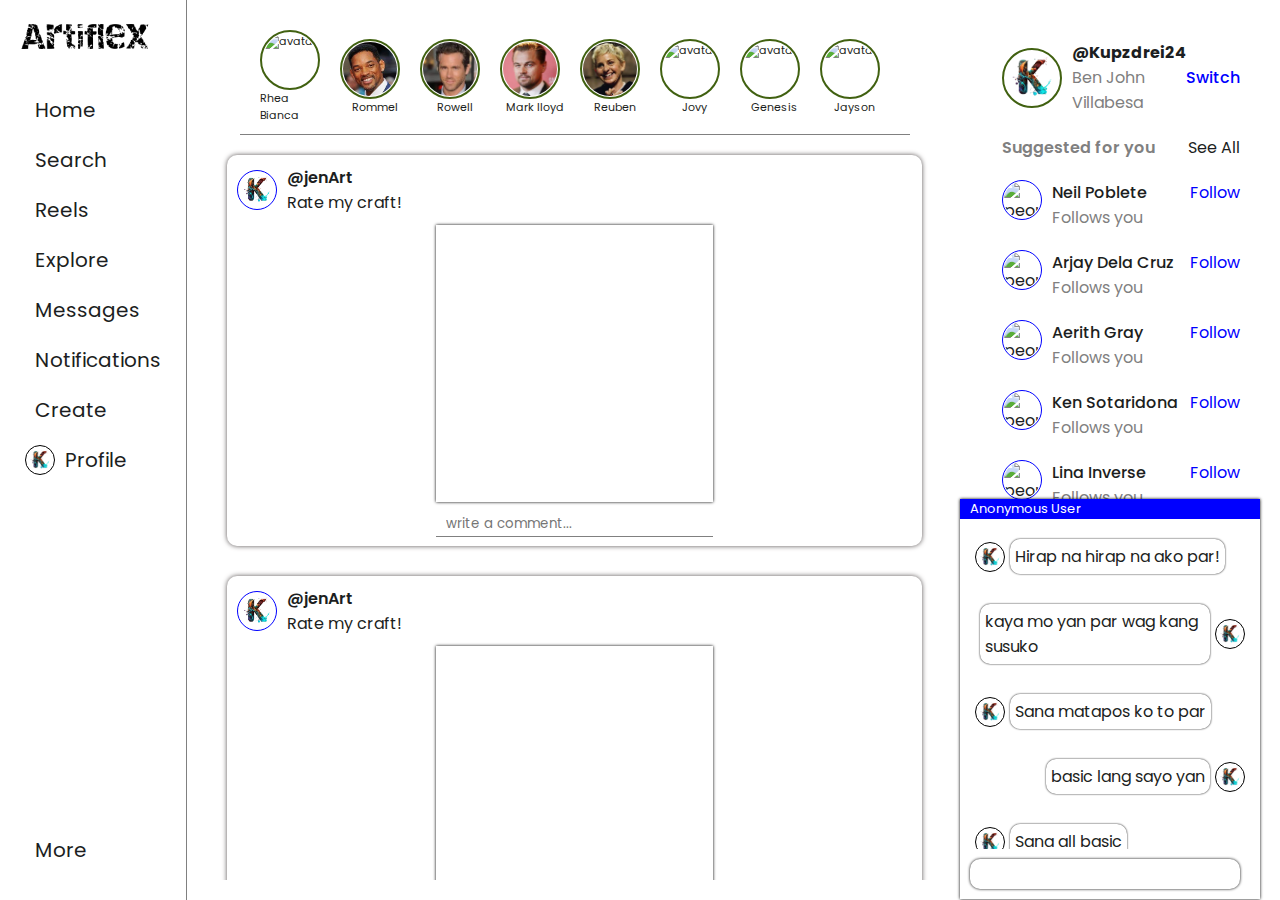
==== home.html @ be241619 "initial commit" ====
<!DOCTYPE html>
<html lang="en">
  <head>
    <!-- icons cdn -->
    <link
      rel="stylesheet"
      href="https://code.ionicframework.com/ionicons/2.0.1/css/ionicons.min.css"
    />
    <!-- styles -->
    <link rel="stylesheet" href="home.css" />
    <!-- meta -->
    <link rel="preconnect" href="https://fonts.googleapis.com" />
    <link rel="preconnect" href="https://fonts.gstatic.com" crossorigin />
    <link
      href="https://fonts.googleapis.com/css2?family=Poppins:ital,wght@0,100;0,200;0,300;0,400;0,500;0,600;0,700;0,800;0,900;1,100;1,200;1,300;1,400;1,500;1,600;1,700;1,800;1,900&display=swap"
      rel="stylesheet"
    />
    <meta charset="UTF-8" />
    <meta http-equiv="X-UA-Compatible" content="IE=edge" />
    <meta name="viewport" content="width=device-width, initial-scale=1.0" />
    <!-- end of meta -->

    <title>home</title>
  </head>
  <body>
    <div class="main-container">
      <!-- left-section -->
      <div class="left-container">
        <div class="inner-container1">
          <div class="nav-section">
            <div class="logo">
              <img
                src="./assets/artiflex.png"
                alt="logo"
                class="my-logo"
                id="myLogo"
              />
            </div>
            <div class="icon-container">
              <i class="ion-ios-home"></i>
              <div class="logo-description">Home</div>
            </div>
            <div class="icon-container" onclick="openSearchSide()">
              <i class="ion-search"></i>
              <div class="logo-description">Search</div>
            </div>
            <div
              class="icon-container"
              onclick="alert('this feature is not available at the moment.')"
            >
              <i class="ion-android-compass"></i>
              <div class="logo-description">Reels</div>
            </div>
            <div
              class="icon-container"
              onclick="alert('this feature is not available at the moment.')"
            >
              <i class="ion-videocamera"></i>
              <div class="logo-description">Explore</div>
            </div>
            <div class="icon-container" id="btnMessage">
              <i class="ion-social-twitch"></i>
              <div class="logo-description">Messages</div>
            </div>
            <div class="icon-container" onclick="openNotifSide()">
              <i class="ion-android-notifications"></i>
              <div class="logo-description">Notifications</div>
            </div>
            <div class="icon-container" onclick="openStatusModal()">
              <i class="ion-plus-circled"></i>
              <div class="logo-description">Create</div>
            </div>
            <div class="icon-container" onclick="gotoProfile()">
              <img src="./assets/K.png" alt="avatar" class="small-avatar" />
              <div class="logo-description">Profile</div>
            </div>
          </div>
          <div>
            <div class="icon-container">
              <i class="ion-navicon-round"></i>
              <div class="logo-description">More</div>
            </div>
          </div>
        </div>
        <div class="container2-wrapper">
          <div class="inner-container2" id="sideModal">
            <!-- SEARCH SECTION -->
            <div class="search-content" id="searchContent">
              <div class="container2-title">
                <span style="cursor: default">Search</span>
                <span style="cursor: pointer"
                  ><i
                    class="ion-close-round"
                    onclick="closeSearchSide()"
                    style="cursor: pointer"
                  ></i
                ></span>
              </div>
              <div style="border-bottom: 1px solid gray">
                <input
                  type="search"
                  placeholder="Search..."
                  class="input-search"
                />
              </div>
              <div
                style="
                  margin-top: 10px;
                  font-size: 20px;
                  font-weight: 500;
                  cursor: default;
                "
              >
                Recent
              </div>
              <div
                style="
                  display: flex;
                  height: 100%;
                  width: 100%;
                  justify-content: center;
                  align-items: center;
                  color: gray;
                  cursor: default;
                "
              >
                No recent searches.
              </div>
            </div>
            <!-- NOTIFICATION SECTION -->
            <div class="notificationContent" id="notificationContent">
              <div class="container2-title">
                <span style="cursor: default">Notifications</span>
                <span style="cursor: pointer"
                  ><i
                    class="ion-close-round"
                    onclick="closeNotifSide()"
                    style="cursor: pointer"
                  ></i
                ></span>
              </div>

              <div
                style="
                  margin-top: 10px;
                  font-size: 20px;
                  font-weight: 500;
                  cursor: default;
                "
              >
                Recent
              </div>
              <div
                style="
                  display: flex;
                  height: 100%;
                  width: 100%;
                  justify-content: center;
                  align-items: center;
                  color: gray;
                  cursor: default;
                "
              >
                No recent notification.
              </div>
            </div>
            <!-- END OF NOTIFICTION -->
          </div>
        </div>
      </div>
      <!-- middle-section -->
      <div class="mid-container">
        <div class="alternate-header">
          <div>
            <i class="ion-navicon-round" id="burger"></i>
          </div>
          <div>
            <input
              type="search"
              placeholder="Search"
              style="
                height: 40px;
                width: 300px;
                padding: 5px;
                padding-left: 20px;
                border-radius: 15px;
                outline: none;
                border: 0;
                box-shadow: 0 0 1px gray;
              "
            />
          </div>
          <div><i class="ion-ios-bell" id="open-notif"></i></div>
        </div>
        <div class="avatar-container">
          <div class="big-avatar-container">
            <img
              src="https://scontent.fmnl4-1.fna.fbcdn.net/v/t39.30808-6/235949471_353974676363761_17470368244323268_n.jpg?_nc_cat=103&ccb=1-7&_nc_sid=8bfeb9&_nc_ohc=1UuRmqO-O_0AX-WbEvL&_nc_ht=scontent.fmnl4-1.fna&oh=00_AfCDIomBnFYp_QsR0dnyQkmPfGS1f2XrREP7c_okgKSOIQ&oe=6471680E"
              class="big-avatar"
              alt="avatar"
            />
            Rhea Bianca
          </div>
          <div class="big-avatar-container">
            <img
              src="[data-uri]"
              class="big-avatar"
              alt="avatar"
            />
            Rommel
          </div>
          <div class="big-avatar-container">
            <img
              src="[data-uri]"
              class="big-avatar"
              alt="avatar"
            />
            Rowell
          </div>
          <div class="big-avatar-container">
            <img
              src="[data-uri]"
              class="big-avatar"
              alt="avatar"
            />
            Mark lloyd
          </div>
          <div class="big-avatar-container">
            <img
              src="[data-uri]"
              class="big-avatar"
              alt="avatar"
            />
            Reuben
          </div>
          <div class="big-avatar-container">
            <img
              src="https://encrypted-tbn0.gstatic.com/images?q=tbn:ANd9GcTje5vG8dwVIAarb8SgISdeOVCEMoHxoiZDPg&usqp=CAU"
              class="big-avatar"
              alt="avatar"
            />
            Jovy
          </div>
          <div class="big-avatar-container">
            <img
              src="https://encrypted-tbn0.gstatic.com/images?q=tbn:ANd9GcRq-73XTrGwTYbHbnZOzmk_L30ngoPNnchkQA&usqp=CAU"
              class="big-avatar"
              alt="avatar"
            />
            Genesis
          </div>
          <div class="big-avatar-container">
            <img
              src="https://encrypted-tbn0.gstatic.com/images?q=tbn:ANd9GcQ3PuiZXU6ZXn4PhRvvHbEwOIr3HZRrlm8fLw&usqp=CAU"
              class="big-avatar"
              alt="avatar"
            />
            Jayson
          </div>
        </div>
        <!-- content section -->
        <div class="content-section">
          <!-- post -->
          <div class="post-container">
            <div class="user-container">
              <div class="user-section">
                <img src="./assets/K.png" class="md-avatar" alt="" />
                <div style="display: flex; flex-direction: column">
                  <span class="user-name">@jenArt</span>
                  <span>Rate my craft!</span>
                </div>
              </div>
              <div style="cursor: pointer; color: gray; padding: 10px">
                <i
                  class="ion-android-more-vertical"
                  style="font-size: 25px"
                ></i>
              </div>
            </div>
            <div class="img-container">
              <img
                class="img-post"
                src="https://imengine.public.prod.cmg.infomaker.io/?uuid=325b7030-fc28-5037-8449-09a829bfcef7&function=fit&type=preview&source=false&q=75&maxsize=1200&scaleup=0"
                alt=""
              />
              <div class="action-container">
                <div style="display: flex">
                  <i class="ion-happy-outline action-btn"></i>
                  <div class="reactions">
                    <i class="ion-happy"></i>
                    <i class="ion-sad"></i>
                    <i class="ion-heart"></i>
                    <i class="ion-heart-broken"></i>
                  </div>
                </div>
                <i class="ion-compose action-btn"></i>
                <i class="ion-ios-upload-outline action-btn"></i>
              </div>
              <input
                class="textbox"
                type="text"
                placeholder="write a comment..."
              />
            </div>
          </div>
          <!-- end of post section -->
          <!-- post -->
          <div class="post-container">
            <div class="user-container">
              <div class="user-section">
                <img src="./assets/K.png" class="md-avatar" alt="" />
                <div style="display: flex; flex-direction: column">
                  <span class="user-name">@jenArt</span>
                  <span>Rate my craft!</span>
                </div>
              </div>
              <div style="cursor: pointer; color: gray; padding: 10px">
                <i
                  class="ion-android-more-vertical"
                  style="font-size: 25px"
                ></i>
              </div>
            </div>
            <div class="img-container">
              <img
                class="img-post"
                src="https://i.pinimg.com/1200x/76/02/ca/7602caa1a91789b51596fc0b9b423a37.jpg"
                alt=""
              />
              <div class="action-container">
                <div style="display: flex">
                  <i class="ion-happy-outline action-btn"></i>
                  <div class="reactions">
                    <i class="ion-happy"></i>
                    <i class="ion-sad"></i>
                    <i class="ion-heart"></i>
                    <i class="ion-heart-broken"></i>
                  </div>
                </div>
                <i class="ion-compose action-btn"></i>
                <i class="ion-ios-upload-outline action-btn"></i>
              </div>
              <input
                class="textbox"
                type="text"
                placeholder="write a comment..."
              />
            </div>
          </div>
          <!-- end of post section -->
          <!-- post -->
          <div class="post-container">
            <div class="user-container">
              <div class="user-section">
                <img src="./assets/K.png" class="md-avatar" alt="" />
                <div style="display: flex; flex-direction: column">
                  <span class="user-name">@jenArt</span>
                  <span>Rate my craft!</span>
                </div>
              </div>
              <div style="cursor: pointer; color: gray; padding: 10px">
                <i
                  class="ion-android-more-vertical"
                  style="font-size: 25px"
                ></i>
              </div>
            </div>
            <div class="img-container">
              <img
                class="img-post"
                src="https://www.voicesofyouth.org/sites/voy/files/images/2020-07/zeekmystories_1.jpg"
                alt=""
              />
              <div class="action-container">
                <div style="display: flex">
                  <i class="ion-happy-outline action-btn"></i>
                  <div class="reactions">
                    <i class="ion-happy"></i>
                    <i class="ion-sad"></i>
                    <i class="ion-heart"></i>
                    <i class="ion-heart-broken"></i>
                  </div>
                </div>
                <i class="ion-compose action-btn"></i>
                <i class="ion-ios-upload-outline action-btn"></i>
              </div>
              <input
                class="textbox"
                type="text"
                placeholder="write a comment..."
              />
            </div>
          </div>
          <!-- end of post section -->
          <!-- post -->
          <div class="post-container">
            <div class="user-container">
              <div class="user-section">
                <img src="./assets/K.png" class="md-avatar" alt="" />
                <div style="display: flex; flex-direction: column">
                  <span class="user-name">@jenArt</span>
                  <span>Rate my craft!</span>
                </div>
              </div>
              <div style="cursor: pointer; color: gray; padding: 10px">
                <i
                  class="ion-android-more-vertical"
                  style="font-size: 25px"
                ></i>
              </div>
            </div>
            <div class="img-container">
              <img
                class="img-post"
                src="[data-uri]"
                alt=""
              />
              <div class="action-container">
                <div style="display: flex">
                  <i class="ion-happy-outline action-btn"></i>
                  <div class="reactions">
                    <i class="ion-happy"></i>
                    <i class="ion-sad"></i>
                    <i class="ion-heart"></i>
                    <i class="ion-heart-broken"></i>
                  </div>
                </div>
                <i class="ion-compose action-btn"></i>
                <i class="ion-ios-upload-outline action-btn"></i>
              </div>
              <input
                class="textbox"
                type="text"
                placeholder="write a comment..."
              />
            </div>
          </div>
          <!-- end of post section -->
          <!-- post -->
          <div class="post-container">
            <div class="user-container">
              <div class="user-section">
                <img src="./assets/K.png" class="md-avatar" alt="" />
                <div style="display: flex; flex-direction: column">
                  <span class="user-name">@jenArt</span>
                  <span>Rate my craft!</span>
                </div>
              </div>
              <div style="cursor: pointer; color: gray; padding: 10px">
                <i
                  class="ion-android-more-vertical"
                  style="font-size: 25px"
                ></i>
              </div>
            </div>
            <div class="img-container">
              <img
                class="img-post"
                src="https://cdn.pixabay.com/photo/2017/08/30/12/45/girl-2696947_1280.jpg"
                alt=""
              />
              <div class="action-container">
                <div style="display: flex">
                  <i class="ion-happy-outline action-btn"></i>
                  <div class="reactions">
                    <i class="ion-happy"></i>
                    <i class="ion-sad"></i>
                    <i class="ion-heart"></i>
                    <i class="ion-heart-broken"></i>
                  </div>
                </div>
                <i class="ion-compose action-btn"></i>
                <i class="ion-ios-upload-outline action-btn"></i>
              </div>
              <input
                class="textbox"
                type="text"
                placeholder="write a comment..."
              />
            </div>
          </div>
          <!-- end of post section -->
        </div>
      </div>
      <!-- end of mid section -->

      <!-- right-section -->
      <div class="right-container">
        <!-- profile section -->
        <div class="profile-container">
          <div style="display: flex; align-items: center">
            <img src="./assets/K.png" alt="profile" class="big-avatar" />
            <div style="display: flex; flex-direction: column">
              <span style="font-weight: 700">@Kupzdrei24</span
              ><span style="font-weight: 400; color: gray; cursor: pointer"
                >Ben John Villabesa</span
              >
            </div>
          </div>
          <div
            style="font-weight: 500; color: blue; cursor: pointer"
            id="btnLogout"
          >
            Switch
          </div>
        </div>
        <!-- end of profile section -->
        <!-- suggested section -->
        <div class="suggested-section">
          <div
            style="display: flex; justify-content: space-between; width: 100%"
          >
            <span style="font-weight: 600; color: gray">Suggested for you</span>
            <span style="cursor: pointer">See All</span>
          </div>
          <!-- suggested people -->
          <div class="suggested-people">
            <div class="people-container">
              <div style="display: flex">
                <img
                  src="https://encrypted-tbn0.gstatic.com/images?q=tbn:ANd9GcTL2anBM9DI3KsBXDJro_O-F8df-Q3s1haZsw&usqp=CAU"
                  class="md-avatar"
                  alt="people"
                />
                <div class="people-name">
                  <span style="font-weight: 500">Neil Poblete</span>
                  <span style="color: gray">Follows you</span>
                </div>
              </div>
              <span style="color: blue; cursor: pointer"> Follow</span>
            </div>
            <div class="people-container">
              <div style="display: flex">
                <img
                  src="https://encrypted-tbn0.gstatic.com/images?q=tbn:ANd9GcTH3cpC7yW73R4VNkP6NNC-KVUyRLL_riL_bA&usqp=CAU"
                  class="md-avatar"
                  alt="people"
                />
                <div class="people-name">
                  <span style="font-weight: 500">Arjay Dela Cruz</span>
                  <span style="color: gray">Follows you</span>
                </div>
              </div>
              <span style="color: blue; cursor: pointer"> Follow</span>
            </div>
            <div class="people-container">
              <div style="display: flex">
                <img
                  src="https://encrypted-tbn0.gstatic.com/images?q=tbn:ANd9GcQNMnbt-bGHDB-Vsgvq2P1vdBOVoRnM_mI-5g&usqp=CAU"
                  class="md-avatar"
                  alt="people"
                />
                <div class="people-name">
                  <span style="font-weight: 500">Aerith Gray</span>
                  <span style="color: gray">Follows you</span>
                </div>
              </div>
              <span style="color: blue; cursor: pointer"> Follow</span>
            </div>
            <div class="people-container">
              <div style="display: flex">
                <img
                  src="https://encrypted-tbn0.gstatic.com/images?q=tbn:ANd9GcRNo_BDUeMH_dJGEtnibWLC6w_8XJG_zsyEIw&usqp=CAU"
                  class="md-avatar"
                  alt="people"
                />
                <div class="people-name">
                  <span style="font-weight: 500">Ken Sotaridona</span>
                  <span style="color: gray">Follows you</span>
                </div>
              </div>
              <span style="color: blue; cursor: pointer"> Follow</span>
            </div>
            <div class="people-container">
              <div style="display: flex">
                <img
                  src="https://encrypted-tbn0.gstatic.com/images?q=tbn:ANd9GcREkNfNBZtfznLR_wGauFO-in4Ts4CMqhgJnPfc9Q-Vw3iIrunEHmrHIOcm_LAfhsci5Vo&usqp=CAU"
                  class="md-avatar"
                  alt="people"
                />
                <div class="people-name">
                  <span style="font-weight: 500">Lina Inverse</span>
                  <span style="color: gray">Follows you</span>
                </div>
              </div>
              <span style="color: blue; cursor: pointer"> Follow</span>
            </div>
          </div>
          <!-- footer-contacts -->
          <div
            style="
              font-size: 12px;
              font-weight: 500;
              color: gray;
              margin-top: 30px;
            "
          >
            <span class="footer-link">About</span>
            <span>&nbsp; · &nbsp;</span>
            <span class="footer-link">Help</span>
            <span>&nbsp; · &nbsp;</span>
            <span class="footer-link">Press</span>
            <span>&nbsp; · &nbsp;</span>
            <span class="footer-link">API</span>
            <span>&nbsp; · &nbsp;</span>
            <span class="footer-link">Jobs</span>
            <span>&nbsp; · &nbsp;</span>
            <span class="footer-link">Privacy</span>
            <span>&nbsp; · &nbsp;</span>
            <span class="footer-link">Terms</span>
            <span>&nbsp; · &nbsp;</span>
            <span class="footer-link">Locations</span>
            <span>&nbsp; · &nbsp;</span>
            <span class="footer-link">Language</span>
            <span>&nbsp; · &nbsp;</span>
            <span class="footer-link">Settings</span>
          </div>
        </div>
      </div>
    </div>
    <div class="sms-modal" id="smsModal">
      <div class="sms-top">
        <span style="font-size: small" class="name">Anonymous User</span>
        <div style="display: flex; gap: 20px">
          <i class="ion-ios-minus-empty" style="cursor: pointer"></i>
          <i
            class="ion-ios-close-empty"
            style="cursor: pointer"
            id="msg-close"
          ></i>
        </div>
      </div>
      <div class="msg-content">
        <div class="sms-receiver">
          <img src="./assets/K.png" class="small-avatar" alt="" />
          <span class="msg-itself">Hirap na hirap na ako par!</span>
        </div>
        <div class="sms-sender">
          <img src="./assets/K.png" class="small-avatar" alt="" />
          <span class="msg-itself">kaya mo yan par wag kang susuko</span>
        </div>
        <div class="sms-receiver">
          <img src="./assets/K.png" class="small-avatar" alt="" />
          <span class="msg-itself">Sana matapos ko to par</span>
        </div>
        <div class="sms-sender">
          <img src="./assets/K.png" class="small-avatar" alt="" />
          <span class="msg-itself">basic lang sayo yan</span>
        </div>
        <div class="sms-receiver">
          <img src="./assets/K.png" class="small-avatar" alt="" />
          <span class="msg-itself">Sana all basic</span>
        </div>
        <div class="sms-sender">
          <img src="./assets/K.png" class="small-avatar" alt="" />
          <span class="msg-itself">hahahaha lol.</span>
        </div>
      </div>
      <div class="msg-input">
        <input
          type="text"
          style="
            border-radius: 10px;
            border: none;
            outline: none;
            box-shadow: 0 0 3px black;
            width: 100%;
            padding: 5px 10px 5px 10px;
          "
        />
        <i class="ion-android-send" style="font-size: 20px"></i>
      </div>
    </div>
    <div class="burgerModal" id="burgerModal">
      <div class="burgerTop">
        <img
          src="./assets/artiflex.png"
          style="width: auto; height: 25px; cursor: pointer"
          alt="logo"
        />
        <i class="ion-close" style="cursor: pointer" id="burgerClose"></i>
      </div>
      <div class="burgerContent">
        <div class="burgerNav">
          <i class="ion-android-home"></i>
          <span>Home</span>
        </div>
        <div class="burgerNav">
          <i class="ion-android-compass"></i>
          <span>Explore</span>
        </div>
        <div class="burgerNav">
          <i class="ion-ios-videocam"></i>
          <span>Reels</span>
        </div>
        <div class="burgerNav" onclick="smsOpen()">
          <i class="ion-android-textsms"></i>
          <span>Messages</span>
        </div>
        <div class="burgerNav" onclick="openStatusModal()">
          <i class="ion-plus-circled"></i>
          <span>Create</span>
        </div>
        <div class="burgerNav" onclick="gotoProfile()">
          <i class="ion-android-home"></i>
          <span>Profile</span>
        </div>
        <div class="burgerNav">
          <i class="ion-android-settings"></i>
          <span>Settings</span>
        </div>
      </div>
    </div>
    <!-- notification modal -->
    <div class="notificationModal" id="notificationModal">
      <div class="notif-modal-top">
        <span>Notifications</span>
        <i class="ion-close" id="close-notif"></i>
      </div>
      <div class="notif-content">
        <div class="notif-itself">No notifications</div>
      </div>
    </div>
    <!-- STATUS MODAL -->
    <div class="statusModal" id="statusModal">
      <div class="statusModalContent">
        <div class="statusModalTitle">
          <span></span>
          <span>Create Post</span>
          <span><i class="ion-close" onclick="closeStatusModal()"></i></span>
        </div>
        <div class="statusModalUser">
          <img src="./assets/K.png" class="md-avatar" alt="userImage" />
          <div style="display: flex; flex-direction: column">
            <span style="font-weight: bold">Ben John Villabesa</span>
            <span
              style="
                display: flex;
                background-color: rgb(170, 167, 167);
                width: max-content;
                padding: 2px;
                border-radius: 10px;
                font-size: small;
              "
            >
              <i class="ion-earth"> Public</i>
            </span>
          </div>
        </div>
        <div class="statusModalCaption">
          <div style="width: 100%; height: 100%">
            <textarea
              name=""
              id=""
              placeholder="What's on your mind ?"
              style="
                width: 100%;
                height: 100%;
                min-height: 100px;
                resize: none;
                border: none;
                outline: none;
              "
            ></textarea>
          </div>
          <div>
            <button
              onclick="closeStatusModal()"
              style="
                width: 100%;
                height: 30px;
                outline: none;
                border: none;
                color: white;
                background-color: rgb(125, 125, 163);
              "
            >
              Post
            </button>
          </div>
        </div>
      </div>
    </div>
    <!-- IMG MODAL -->
    <div class="imageModal" id="imageModal"></div>
    <script src="./home.js"></script>
    <script>
      function gotoProfile() {
        window.location.href = "./profile.html";
      }
    </script>
  </body>
</html>
---- home.css ----
* {
  margin: 0;
  padding: 0;
  box-sizing: border-box;
  font-family: "Poppins", sans-serif;
  cursor: default;
}

body {
  height: 100vh;
  width: 100%;
  display: flex;
  justify-content: center;
  background-color: #fff;
  color: #1c1e21;
}
.main-container {
  display: flex;
  justify-content: center;
  height: 100%;
  width: 100%;
}
.left-container {
  width: min-content;
  display: flex;
  align-items: flex-start;
}
.my-logo {
  width: 130px;
  margin-bottom: 30px;
}
.inner-container1 {
  display: flex;
  flex-direction: column;
  justify-content: space-between;
  height: 100%;
  width: min-content;
  padding: 20px;
  border-right: 1px solid gray;
  transition: all 2s ease-in-out;
}
.container2-wrapper {
  position: relative;
}
.inner-container2 {
  width: 400px;
  height: 100vh;
  border-top-right-radius: 20px;
  border-bottom-right-radius: 20px;
  background-color: #fff;
  box-shadow: 0 0 3px black;
  position: absolute;
  transition: all 5s ease;
  display: none;
}
.container2-title {
  display: flex;
  width: 100%;
  justify-content: space-between;
  font-size: 1.5rem;
  font-weight: 500;
  transition: all 2s ease-in-out;
}
.input-search {
  height: 35px;
  width: 100%;
  outline: none;
  border: 0;
  border-radius: 10px;
  padding: 10px;
  margin: 40px 0 40px 0;
  background-color: #a0a3a8;
}
.search-content {
  display: none;
  width: 100%;
  flex-direction: column;
  padding: 20px;
}
.notificationContent {
  display: none;
  width: 100%;
  flex-direction: column;
  padding: 20px;
}
/* mid container */
.post-container {
  display: flex;
  flex-direction: column;
  align-items: center;
  width: 100%;
  height: min-content;
  box-shadow: 0 0 5px rgb(88, 82, 82);
  padding: 10px;
  border-radius: 10px;
  margin-bottom: 30px;
  aspect-ratio: 16/9;
}
.user-container {
  display: flex;
  justify-content: space-between;
  width: 100%;
}
.user-section {
  display: flex;
  align-items: center;
}
.user-name {
  font-weight: 600;
}
.img-container {
  display: flex;
  flex-direction: column;
  margin-top: 10px;
}
.img-post {
  max-width: 100%;
  aspect-ratio: 1/1;
  box-shadow: 0 0 3px black;
}
.action-container {
  display: flex;
  font-size: 30px;
  padding: 5px;
  justify-content: space-between;
  width: 110px;
  position: relative;
}
.action-btn {
  cursor: pointer;
}
.reactions {
  display: none;
  position: absolute;
  justify-content: space-between;
  width: 200px;
  padding: 10px;
  transform: translateY(-100%);
  background-color: #fff;
  border-radius: 20px;
  box-shadow: 0 0 3px black;
  color: rgb(185, 93, 93);
  transition: all 2s ease-in-out;
}
.action-btn:hover + .reactions {
  display: flex;
}
.textbox {
  outline: none;
  width: 100%;
  height: 25px;
  border: none;
  border-bottom: 1px solid gray;
  padding: 10px;
  margin-bottom: 10px;
}
/* end of post section */
.mid-container {
  width: 100%;
  display: flex;
  flex-direction: column;
  align-items: center;
  padding: 20px;
}
.content-section {
  width: 100%;
  height: 100%;
  overflow: scroll;
  display: flex;
  flex-direction: column;
  align-items: center;
  padding: 20px;
}
.content-section::-webkit-scrollbar {
  width: 8px;
}
.content-section::-webkit-scrollbar-thumb {
  background-color: #888;
  border-radius: 4px;
}
.content-section::-webkit-scrollbar-track:hover {
  background-color: #f0f0f0;
}
.alternate-header {
  display: none;
  width: 100%;
  justify-content: space-between;
  font-size: 25px;
  align-items: center;
  padding: 5px;
  padding-left: 15px;
  padding-right: 15px;
  box-shadow: 0 0 3px gray;
}
#burger {
  cursor: pointer;
}
.avatar-container {
  width: min-content;
  max-width: 100%;
  min-height: fit-content;
  display: flex;
  padding: 10px 20px 10px 20px;
  align-items: center;
  height: max-content;
  column-gap: 10px;
  overflow-y: scroll;
  border-bottom: 1px solid gray;
}
.big-avatar-container {
  display: flex;
  flex-direction: column;
  align-items: center;
  font-size: 11px;
}

.big-avatar {
  width: 60px;
  height: 60px;
  border-radius: 50%;
  border: 2px solid rgb(65, 97, 17);
  margin-right: 10px;
  padding: 1px;
  cursor: pointer;
}

.icon-container {
  font-size: 30px;
  display: flex;
  align-items: center;
  margin-bottom: 10px;
  cursor: pointer;
  padding: 5px;
}
.icon-container:hover {
  background-color: #a0a3a8;
  border-radius: 10px;
  color: whitesmoke;
}
.icon-container:active {
  filter: brightness(150%);
  color: blue;
}
.logo-description {
  margin-left: 10px;
  font-size: 20px;
}
.small-avatar {
  width: 30px;
  height: 30px;
  border-radius: 50%;
  padding: 1px;
  border: 1px solid black;
}
.md-avatar {
  width: 40px;
  height: 40px;
  border-radius: 50%;
  margin-right: 10px;
  padding: 1px;
  border: 1px solid blue;
}
.right-container {
  width: 450px;
  display: flex;
  flex-direction: column;
  align-items: center;
  padding: 40px;
}
.profile-container {
  display: flex;
  justify-content: space-between;
  align-items: center;
  width: 100%;
}
.suggested-section {
  display: flex;
  flex-direction: column;
  width: 100%;
  margin: 20px 0px 20px 0px;
}
.suggested-people {
  display: flex;
  flex-direction: column;
  width: 100%;
}
.people-container {
  margin-top: 20px;
  display: flex;
  width: 100%;
  justify-content: space-between;
}
.people-name {
  display: flex;
  flex-direction: column;
}
.footer-link:hover {
  cursor: pointer;
  text-decoration: underline;
}

@media screen and (max-width: 1260px) {
  .my-logo {
    display: none;
  }
  .logo-description {
    display: none;
  }
  .left-container {
    width: fit-content;
  }
  .inner-container1 {
    width: 80px;
  }
}

@media screen and (max-width: 1030px) {
  .right-container {
    display: none;
  }
}

@media screen and (max-width: 715px) {
  .left-container {
    display: none;
  }
  .avatar-container {
    display: none;
  }
  .alternate-header {
    display: flex;
  }
}

/* modals */

.sms-modal {
  display: flex;
  flex-direction: column;
  width: 300px;
  height: 400px;
  position: absolute;
  bottom: 1px;
  right: 20px;
  background-color: #fff;
  box-shadow: 0 0 3px black;
  z-index: 100;
}
.sms-top {
  display: flex;
  width: 100%;
  justify-content: space-between;
  align-items: center;
  gap: 20px;
  padding-right: 10px;
  font-size: 20px;
  background-color: blue;
  color: white;
  padding-left: 10px;
}
.msg-content {
  height: 100%;
  width: 100%;
  overflow-y: scroll;
  display: flex;
  flex-direction: column;
  padding: 5px;
}
.name:hover {
  text-decoration: underline;
}
.sms-receiver {
  display: flex;
  padding: 5px;
  margin: 5px;
  align-items: center;
}
.sms-sender {
  display: flex;
  flex-direction: row-reverse;
  padding: 5px;
  margin: 5px;
  align-items: center;
  justify-self: flex-end;
}
.msg-itself {
  padding: 5px;
  margin: 5px;
  box-shadow: 0 0 2px black;
  border-radius: 10px;
}
.msg-content::-webkit-scrollbar {
  width: 8px;
}
.msg-content::-webkit-scrollbar-thumb {
  background-color: #888;
  border-radius: 4px;
}
.msg-content::-webkit-scrollbar-track:hover {
  background-color: #f0f0f0;
}
.avatar-container::-webkit-scrollbar {
  width: 3px;
}
.avatar-container::-webkit-scrollbar-corner {
  background-color: #888;
  border-radius: 4px;
}
.avatar-container::-webkit-scrollbar-track:hover {
  background-color: #f0f0f0;
}
.msg-input {
  width: 100%;
  display: flex;
  column-gap: 10px;
  padding: 10px;
}

.burgerModal {
  height: 100vh;
  width: 50vw;
  background-color: #fff;
  box-shadow: 0 0 5px solid black;
  position: absolute;
  left: 0px;
  display: none;
  flex-direction: column;
}
.burgerTop {
  display: flex;
  width: 100%;
  padding: 10px;
  justify-content: space-between;
  align-items: center;
  font-size: 25px;
  border-bottom: 1px solid gray;
}
.burgerContent {
  width: 100%;
  font-size: 24px;
  padding: 20px;
  display: flex;
  flex-direction: column;
  row-gap: 10px;
}
.burgerNav {
  padding: 5px;
  cursor: pointer;
}
.burgerNav:hover {
  background-color: gray;
  color: white;
}
i {
  cursor: pointer;
}

.notificationModal {
  height: 100vh;
  width: 50vw;
  position: absolute;
  right: 1px;
  background-color: #fff;
  display: none;
  flex-direction: column;
  padding: 20px;
}
.notif-modal-top {
  width: 100%;
  display: flex;
  justify-content: space-between;
  font-size: 20px;
  font-weight: 500;
  border-bottom: 1px solid gray;
  padding-bottom: 10px;
}
.notif-content {
  display: flex;
  flex-direction: column;
  width: 100%;
  margin-top: 20px;
}
.notif-itself {
  padding: 5px 10px 5px 10px;
  box-shadow: 0 0 3px gray;
  border-radius: 10px;
  cursor: pointer;
}

.statusModal {
  display: none;
  justify-content: center;
  align-items: center;
  background-color: rgba(88, 82, 82, 0.5);
  position: absolute;
  height: 100vh;
  width: 100vw;
}
.statusModalContent {
  background-color: #fff;
  box-shadow: 0 0 3px black;
  aspect-ratio: 3/1;
  height: 100%;
  width: 100%;
  max-width: 600px;
  max-height: 280px;
  display: flex;
  flex-direction: column;
  padding: 15px;
}
.statusModalTitle {
  display: flex;
  justify-content: space-between;
  border-bottom: 1px solid gray;
  padding-bottom: 10px;
  font-weight: 500;
}
.statusModalUser {
  display: flex;
  align-items: center;
  margin: 10px 0 15px 0;
}
.statusModalCaption {
  display: flex;
  flex-direction: column;
}

.imageModal {
  display: none;
  justify-content: center;
  align-items: center;
  background-color: rgba(88, 82, 82, 0.5);
  position: absolute;
  height: 100vh;
  width: 100vw;
}
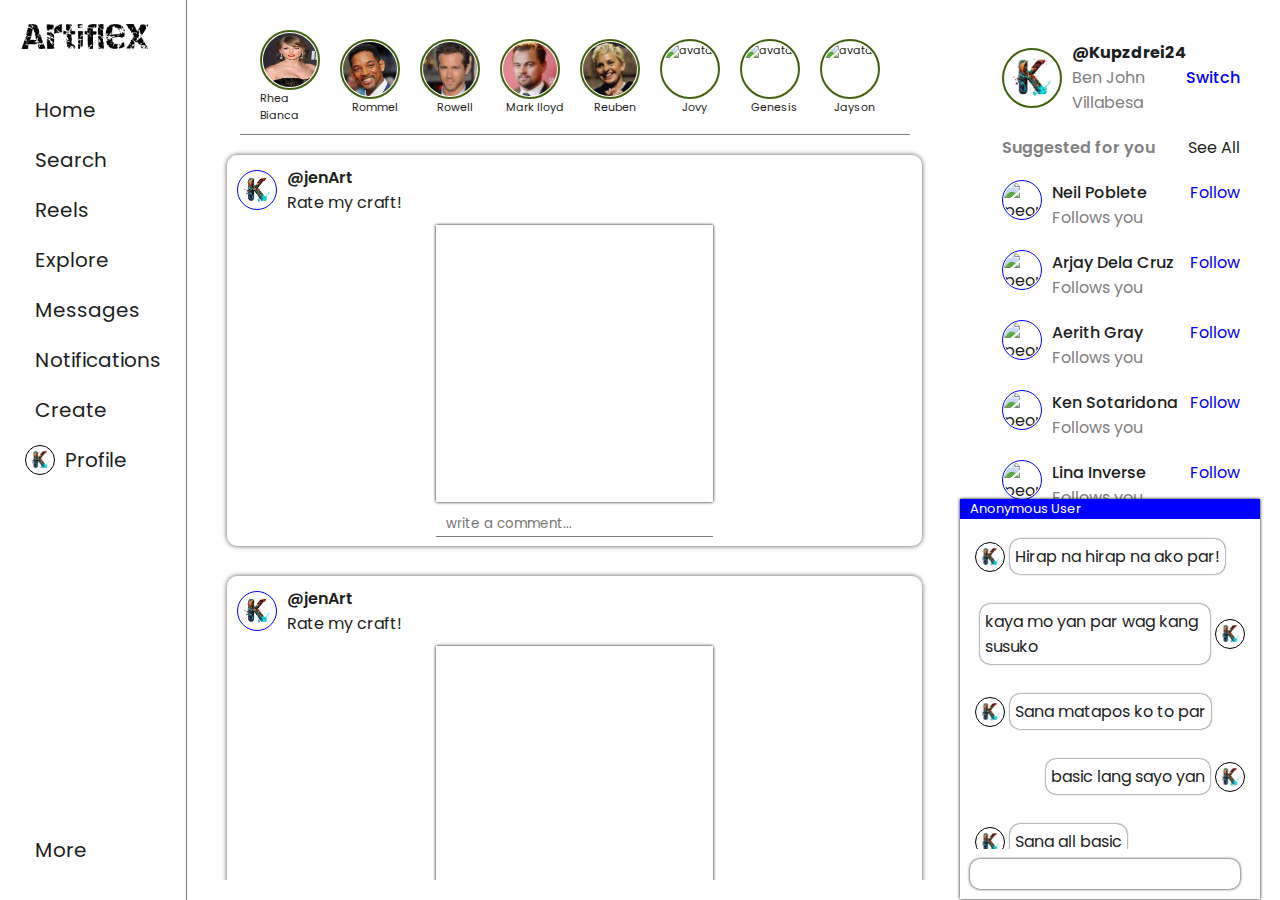
==== commit d683f18c: "chage source url on reels" ====
--- a/home.html
+++ b/home.html
@@ -44,18 +44,15 @@
               <i class="ion-search"></i>
               <div class="logo-description">Search</div>
             </div>
+            <div class="icon-container" onclick="openReels()">
+              <i class="ion-videocamera"></i>
+              <div class="logo-description">Reels</div>
+            </div>
             <div
               class="icon-container"
               onclick="alert('this feature is not available at the moment.')"
             >
               <i class="ion-android-compass"></i>
-              <div class="logo-description">Reels</div>
-            </div>
-            <div
-              class="icon-container"
-              onclick="alert('this feature is not available at the moment.')"
-            >
-              <i class="ion-videocamera"></i>
               <div class="logo-description">Explore</div>
             </div>
             <div class="icon-container" id="btnMessage">
@@ -165,6 +162,174 @@
               </div>
             </div>
             <!-- END OF NOTIFICTION -->
+            <div class="reelContent" id="reelsContent">
+              <div class="container2-title">
+                <span style="cursor: default">Reels</span>
+                <span style="cursor: pointer"
+                  ><i
+                    class="ion-close-round"
+                    onclick="closeReelSide()"
+                    style="cursor: pointer"
+                  ></i
+                ></span>
+              </div>
+
+              <div
+                style="
+                  display: flex;
+                  justify-content: center;
+                  width: 100%;
+                  padding-top: 30px;
+                  color: rgb(172, 166, 166);
+                  margin-bottom: 30px;
+                "
+              >
+                Available for you
+              </div>
+              <div class="reelsVideos">
+                <div class="reelsItemContainer" style="margin-top: 5px">
+                  <div
+                    style="
+                      display: flex;
+                      align-items: center;
+                      justify-content: flex-start;
+                      font-size: small;
+                      font-weight: bold;
+                      column-gap: 10px;
+                      width: 100%;
+                    "
+                  >
+                    <img
+                      src="https://scontent.fmnl4-5.fna.fbcdn.net/v/t39.30808-6/271758767_5169864929693338_2838625732645120451_n.jpg?_nc_cat=111&ccb=1-7&_nc_sid=e3f864&_nc_ohc=aUngc__Pf-YAX_P6S0y&_nc_ht=scontent.fmnl4-5.fna&oh=00_AfBrJKCvwNFRnOn5NM2spLciygpOmRyEWxp-BR9kKV4H4w&oe=647527E5"
+                      alt=""
+                      class="small-avatar"
+                    />
+                    <span>Ronel Talavera</span>
+                  </div>
+                  <div class="reelsItem">
+                    <video autoplay loop muted playsinline class="videoConfig">
+                      <source
+                        src="https://v16m-default.akamaized.net/be09f15a6c692a1c4b66f1e672b3bed2/6474636d/video/tos/maliva/tos-maliva-ve-0068c799-us/095c17d9b6574adeafa0d32248cbe2cb/?a=0&ch=0&cr=0&dr=0&lr=all&cd=0%7C0%7C0%7C0&cv=1&br=2112&bt=1056&cs=0&ds=6&ft=dl9~j-Inz7TMCZhfiyq8Z&mime_type=video_mp4&qs=0&rc=Z2YzOTY2Mzg1ZjlkNjNlOEBpMzh1cDQ6ZnJqajMzZzczNEAuNTA0XjZiNS4xXjA0XmEzYSM1YGEucjRvcV5gLS1kMS9zcw%3D%3D&l=202305290233078CE5B95EE249D67CDB66&btag=e00080000"
+                        type="video/mp4"
+                      />
+                    </video>
+                  </div>
+                </div>
+                <div class="reelsItemContainer">
+                  <div
+                    style="
+                      display: flex;
+                      align-items: center;
+                      justify-content: flex-start;
+                      font-size: small;
+                      font-weight: bold;
+                      column-gap: 10px;
+                      width: 100%;
+                    "
+                  >
+                    <img
+                      src="https://scontent.fmnl4-5.fna.fbcdn.net/v/t39.30808-6/322737339_1514532995692428_5438666049942194987_n.jpg?_nc_cat=111&ccb=1-7&_nc_sid=09cbfe&_nc_ohc=PuPjZPMaJc4AX8_ZDEg&_nc_ht=scontent.fmnl4-5.fna&oh=00_AfDctzluHm-LmmgHOpCRjr9a8qtEHnArfIwpZ0vUAfG_Hg&oe=6475CCE6"
+                      alt=""
+                      class="small-avatar"
+                    />
+                    <span>Wilbert De Guzman</span>
+                  </div>
+                  <div class="reelsItem">
+                    <video autoplay loop muted playsinline class="videoConfig">
+                      <source
+                        src="https://v16m-default.akamaized.net/3369120950c184fdffa1afec09167a99/64746358/video/tos/maliva/tos-maliva-ve-0068c799-us/57ad94de6d374ab9a9542a79007e89f0/?a=0&ch=0&cr=0&dr=0&lr=all&cd=0%7C0%7C0%7C0&cv=1&br=1710&bt=855&cs=0&ds=6&ft=dl9~j-Inz7TMCZhfiyq8Z&mime_type=video_mp4&qs=0&rc=ODVlPGg8ZzpoZjkzOWY3O0BpM3NycDw6ZjV3ajMzZzczNEA0LzBgMzYuX18xMjMvNDQtYSMvXzZrcjRfaDVgLS1kMS9zcw%3D%3D&l=202305290233078CE5B95EE249D67CDB66&btag=e00080000"
+                        type="video/mp4"
+                      />
+                    </video>
+                  </div>
+                </div>
+                <div class="reelsItemContainer">
+                  <div
+                    style="
+                      display: flex;
+                      align-items: center;
+                      justify-content: flex-start;
+                      font-size: small;
+                      font-weight: bold;
+                      column-gap: 10px;
+                      width: 100%;
+                    "
+                  >
+                    <img
+                      src="https://scontent.fmnl4-6.fna.fbcdn.net/v/t39.30808-6/341897725_209031435171291_3718292033454615765_n.jpg?_nc_cat=107&ccb=1-7&_nc_sid=09cbfe&_nc_ohc=RnITj0HTCv4AX-woQR_&_nc_ht=scontent.fmnl4-6.fna&oh=00_AfA1QFfEVigy-opLCaugr6aaJMJ5IhHe2iZFYDscXRyMLg&oe=647513DC"
+                      alt=""
+                      class="small-avatar"
+                    />
+                    <span>Jayson Ilao</span>
+                  </div>
+                  <div class="reelsItem">
+                    <video autoplay loop muted playsinline class="videoConfig">
+                      <source
+                        src="https://v16m-default.akamaized.net/5ae54ce394b375829e574ab78e443d5a/6474635a/video/tos/maliva/tos-maliva-ve-0068c799-us/osEmD8IgSBA8VDWaVrRP4Qb5bmnPDBCUfQokeB/?a=0&ch=0&cr=0&dr=0&lr=all&cd=0%7C0%7C0%7C0&cv=1&br=1844&bt=922&cs=0&ds=6&ft=dl9~j-Inz7TMCZhfiyq8Z&mime_type=video_mp4&qs=0&rc=NWU5MzZlZWhkN2VlZWRpaEBpamlncWg6ZmlwazMzZzczNEBfL19iLWBeNTYxYTJhX2JgYSNecjM0cjQwZy1gLS1kMS9zcw%3D%3D&l=202305290233078CE5B95EE249D67CDB66&btag=e00080000"
+                        type="video/mp4"
+                      />
+                    </video>
+                  </div>
+                </div>
+                <div class="reelsItemContainer">
+                  <div
+                    style="
+                      display: flex;
+                      align-items: center;
+                      justify-content: flex-start;
+                      font-size: small;
+                      font-weight: bold;
+                      column-gap: 10px;
+                      width: 100%;
+                    "
+                  >
+                    <img
+                      src="https://scontent.fmnl4-1.fna.fbcdn.net/v/t1.6435-9/56632012_10155838491622691_2218064524907380736_n.jpg?_nc_cat=104&ccb=1-7&_nc_sid=09cbfe&_nc_ohc=d_GtEw5_X3IAX8fnEbP&_nc_ht=scontent.fmnl4-1.fna&oh=00_AfAebPyBpw6gsABTfU_JGCSSmdbpRE9Tcgd_18P5HN5E3w&oe=6497B381"
+                      alt=""
+                      class="small-avatar"
+                    />
+                    <span>Norman Drei Flores</span>
+                  </div>
+                  <div class="reelsItem">
+                    <video autoplay loop muted playsinline class="videoConfig">
+                      <source
+                      src=https://v16m-default.akamaized.net/4eb16d34a51d7d41f8877dc1748d462b/64746381/video/tos/useast2a/tos-useast2a-ve-0068c004/oAUIC9iBhfA86FQoEIBzkzm56zWGyLyvhgKtAx/?a=0&ch=0&cr=0&dr=0&lr=all&cd=0%7C0%7C0%7C0&cv=1&br=1900&bt=950&cs=0&ds=6&ft=dl9~j-Inz7TMCZhfiyq8Z&mime_type=video_mp4&qs=0&rc=MzZpN2lmPDw4ODg6ZDplOUBpam11NWU6ZnNvajMzNzczM0BfYzEvNWNgXjYxLzYvLmIxYSMtZ2hycjRvZmtgLS1kMTZzcw%3D%3D&l=202305290233078CE5B95EE249D67CDB66&btag=e00080000"
+                      type="video/mp4" />
+                    </video>
+                  </div>
+                </div>
+                <div class="reelsItemContainer">
+                  <div
+                    style="
+                      display: flex;
+                      align-items: center;
+                      justify-content: flex-start;
+                      font-size: small;
+                      font-weight: bold;
+                      column-gap: 10px;
+                      width: 100%;
+                    "
+                  >
+                    <img
+                      src="https://scontent.fmnl4-4.fna.fbcdn.net/v/t1.6435-9/79369523_423273655221716_1102185416716451840_n.jpg?_nc_cat=109&ccb=1-7&_nc_sid=09cbfe&_nc_ohc=BKNmL_YqzzkAX91m5zU&_nc_ht=scontent.fmnl4-4.fna&oh=00_AfDC2b1Ykjv883ETBS14GGp1YhoDkdfxWgzu_BZv8TE0LA&oe=649799F8"
+                      alt=""
+                      class="small-avatar"
+                    />
+                    <span>Carlos Andrae</span>
+                  </div>
+                  <div class="reelsItem">
+                    <video autoplay loop muted playsinline class="videoConfig">
+                      <source
+                        src="https://v16m-default.akamaized.net/8e36fa3c960664e9345e373cb144d719/6474635d/video/tos/maliva/tos-maliva-ve-0068c799-us/owNDQ9eMIwTESYaBUqonbDjRNYAeQuvgEGCkUn/?a=0&ch=0&cr=0&dr=0&lr=all&cd=0%7C0%7C0%7C0&cv=1&br=3142&bt=1571&cs=0&ds=6&ft=dl9~j-Inz7TMCZhfiyq8Z&mime_type=video_mp4&qs=0&rc=OmY4NTU6OzMzOjxpO2Q1O0Bpam40Nzw6ZnBpazMzZzczNEAwNmE1L19fXi4xMjIxLi0yYSNlcHFwcjQwM2lgLS1kMS9zcw%3D%3D&l=202305290233078CE5B95EE249D67CDB66&btag=e00080000"
+                        type="video/mp4"
+                      />
+                    </video>
+                  </div>
+                </div>
+              </div>
+            </div>
+            <!-- REELS SECTION -->
+            <!-- END OF REELS SECTION -->
           </div>
         </div>
       </div>
@@ -195,7 +360,7 @@
         <div class="avatar-container">
           <div class="big-avatar-container">
             <img
-              src="https://scontent.fmnl4-1.fna.fbcdn.net/v/t39.30808-6/235949471_353974676363761_17470368244323268_n.jpg?_nc_cat=103&ccb=1-7&_nc_sid=8bfeb9&_nc_ohc=1UuRmqO-O_0AX-WbEvL&_nc_ht=scontent.fmnl4-1.fna&oh=00_AfCDIomBnFYp_QsR0dnyQkmPfGS1f2XrREP7c_okgKSOIQ&oe=6471680E"
+              src="[data-uri]"
               class="big-avatar"
               alt="avatar"
             />
--- a/home.css
+++ b/home.css
@@ -534,3 +534,55 @@
   height: 100vh;
   width: 100vw;
 }
+
+.reelContent {
+  display: flex;
+  width: 100%;
+  flex-direction: column;
+  padding: 20px;
+}
+.reelsVideos {
+  display: flex;
+  flex-direction: column;
+  width: 100%;
+  height: 100%;
+  align-items: start;
+  overflow-y: scroll;
+  overflow-x: hidden;
+  padding-left: 10px;
+  padding-right: 10px;
+}
+.reelsVideos::-webkit-scrollbar {
+  width: 8px;
+}
+.reelsVideos::-webkit-scrollbar-thumb {
+  background-color: #888;
+  border-radius: 4px;
+}
+.reelsVideos::-webkit-scrollbar-track:hover {
+  background-color: #f0f0f0;
+}
+.reelsItem {
+  max-width: 100%;
+  width: 100%;
+  height: 300px;
+  margin-top: 10px;
+}
+.videoConfig {
+  width: 100%;
+  max-width: 100%;
+  max-height: 100%;
+  border-radius: 10px;
+
+  object-fit: cover;
+}
+.reelsItemContainer {
+  display: flex;
+  flex-direction: column;
+  align-items: center;
+  width: 100%;
+  box-shadow: 0 0 3px rgb(48, 48, 49);
+  padding: 8px;
+  margin-top: 20px;
+  margin-bottom: 10px;
+}
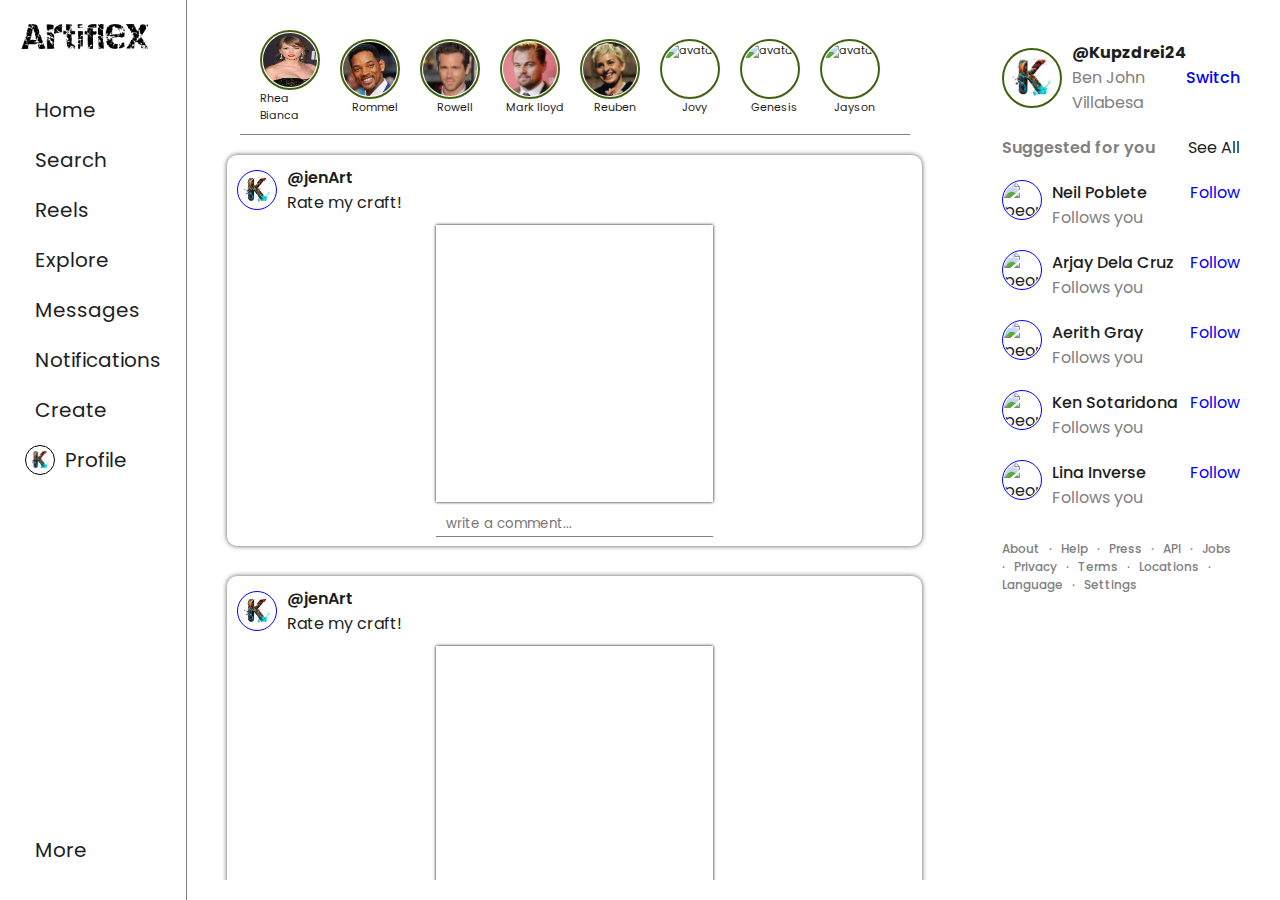
==== commit 7640d48d: "update tiktok src" ====
--- a/home.html
+++ b/home.html
@@ -200,7 +200,7 @@
                     "
                   >
                     <img
-                      src="https://scontent.fmnl4-5.fna.fbcdn.net/v/t39.30808-6/271758767_5169864929693338_2838625732645120451_n.jpg?_nc_cat=111&ccb=1-7&_nc_sid=e3f864&_nc_ohc=aUngc__Pf-YAX_P6S0y&_nc_ht=scontent.fmnl4-5.fna&oh=00_AfBrJKCvwNFRnOn5NM2spLciygpOmRyEWxp-BR9kKV4H4w&oe=647527E5"
+                      src="[data-uri]"
                       alt=""
                       class="small-avatar"
                     />
@@ -209,7 +209,7 @@
                   <div class="reelsItem">
                     <video autoplay loop muted playsinline class="videoConfig">
                       <source
-                        src="https://v16m-default.akamaized.net/be09f15a6c692a1c4b66f1e672b3bed2/6474636d/video/tos/maliva/tos-maliva-ve-0068c799-us/095c17d9b6574adeafa0d32248cbe2cb/?a=0&ch=0&cr=0&dr=0&lr=all&cd=0%7C0%7C0%7C0&cv=1&br=2112&bt=1056&cs=0&ds=6&ft=dl9~j-Inz7TMCZhfiyq8Z&mime_type=video_mp4&qs=0&rc=Z2YzOTY2Mzg1ZjlkNjNlOEBpMzh1cDQ6ZnJqajMzZzczNEAuNTA0XjZiNS4xXjA0XmEzYSM1YGEucjRvcV5gLS1kMS9zcw%3D%3D&l=202305290233078CE5B95EE249D67CDB66&btag=e00080000"
+                        src="https://v16m-default.akamaized.net/cbbbbaa0bb1d7cd4602cc2560676db05/647dda7d/video/tos/maliva/tos-maliva-ve-0068c799-us/oUd7I2eJahSnbbNZDQnAUSWARfkgNBFEETDBbo/?a=0&ch=0&cr=0&dr=0&lr=all&cd=0%7C0%7C0%7C0&cv=1&br=1356&bt=678&cs=0&ds=6&ft=dl9~j-Inz7Ttoyzfiyq8Z&mime_type=video_mp4&qs=0&rc=OTtoMzVmNWg4NGU0Ojg6N0BpM3U6cjM6ZjxtazMzZzczNEA0NjRiMjMyNS0xLmFgNC8tYSNvajVjcjRvNmBgLS1kMS9zcw%3D%3D&l=2023060506511975DD2FE96EBEF10031E8&btag=e00080000"
                         type="video/mp4"
                       />
                     </video>
@@ -228,7 +228,7 @@
                     "
                   >
                     <img
-                      src="https://scontent.fmnl4-5.fna.fbcdn.net/v/t39.30808-6/322737339_1514532995692428_5438666049942194987_n.jpg?_nc_cat=111&ccb=1-7&_nc_sid=09cbfe&_nc_ohc=PuPjZPMaJc4AX8_ZDEg&_nc_ht=scontent.fmnl4-5.fna&oh=00_AfDctzluHm-LmmgHOpCRjr9a8qtEHnArfIwpZ0vUAfG_Hg&oe=6475CCE6"
+                      src="[data-uri]"
                       alt=""
                       class="small-avatar"
                     />
@@ -237,7 +237,7 @@
                   <div class="reelsItem">
                     <video autoplay loop muted playsinline class="videoConfig">
                       <source
-                        src="https://v16m-default.akamaized.net/3369120950c184fdffa1afec09167a99/64746358/video/tos/maliva/tos-maliva-ve-0068c799-us/57ad94de6d374ab9a9542a79007e89f0/?a=0&ch=0&cr=0&dr=0&lr=all&cd=0%7C0%7C0%7C0&cv=1&br=1710&bt=855&cs=0&ds=6&ft=dl9~j-Inz7TMCZhfiyq8Z&mime_type=video_mp4&qs=0&rc=ODVlPGg8ZzpoZjkzOWY3O0BpM3NycDw6ZjV3ajMzZzczNEA0LzBgMzYuX18xMjMvNDQtYSMvXzZrcjRfaDVgLS1kMS9zcw%3D%3D&l=202305290233078CE5B95EE249D67CDB66&btag=e00080000"
+                        src="https://v16m-default.akamaized.net/19688a98422159a93b9ef69bd8fa32a5/647dda64/video/tos/maliva/tos-maliva-ve-0068c799-us/osV0truOnUkPv6JOAeeQScR1zBbVkBDIDCggEO/?a=0&ch=0&cr=0&dr=0&lr=all&cd=0%7C0%7C0%7C0&cv=1&br=844&bt=422&cs=0&ds=6&ft=dl9~j-Inz7T1oyzfiyq8Z&mime_type=video_mp4&qs=0&rc=aThoaWVpOTM8NDxkNjw2O0Bpam08bjc6ZmdlajMzZzczNEAzXmA1LjU0X2IxMC81Mi8wYSNrcTBncjRfNHFgLS1kMS9zcw%3D%3D&l=202306050651219309F86F1F32840024F0&btag=e00080000"
                         type="video/mp4"
                       />
                     </video>
@@ -256,7 +256,7 @@
                     "
                   >
                     <img
-                      src="https://scontent.fmnl4-6.fna.fbcdn.net/v/t39.30808-6/341897725_209031435171291_3718292033454615765_n.jpg?_nc_cat=107&ccb=1-7&_nc_sid=09cbfe&_nc_ohc=RnITj0HTCv4AX-woQR_&_nc_ht=scontent.fmnl4-6.fna&oh=00_AfA1QFfEVigy-opLCaugr6aaJMJ5IhHe2iZFYDscXRyMLg&oe=647513DC"
+                      src="[data-uri]"
                       alt=""
                       class="small-avatar"
                     />
@@ -265,7 +265,7 @@
                   <div class="reelsItem">
                     <video autoplay loop muted playsinline class="videoConfig">
                       <source
-                        src="https://v16m-default.akamaized.net/5ae54ce394b375829e574ab78e443d5a/6474635a/video/tos/maliva/tos-maliva-ve-0068c799-us/osEmD8IgSBA8VDWaVrRP4Qb5bmnPDBCUfQokeB/?a=0&ch=0&cr=0&dr=0&lr=all&cd=0%7C0%7C0%7C0&cv=1&br=1844&bt=922&cs=0&ds=6&ft=dl9~j-Inz7TMCZhfiyq8Z&mime_type=video_mp4&qs=0&rc=NWU5MzZlZWhkN2VlZWRpaEBpamlncWg6ZmlwazMzZzczNEBfL19iLWBeNTYxYTJhX2JgYSNecjM0cjQwZy1gLS1kMS9zcw%3D%3D&l=202305290233078CE5B95EE249D67CDB66&btag=e00080000"
+                        src="https://v16m-default.akamaized.net/228546b5d16aec2395263a3d91e623ed/647dda5b/video/tos/maliva/tos-maliva-ve-0068c799-us/oMInPIAy0IAcgfwZL6FzDwQCpKBNARdvUUB0hD/?a=0&ch=0&cr=0&dr=0&lr=all&cd=0%7C0%7C0%7C0&cv=1&br=1674&bt=837&cs=0&ds=6&ft=dl9~j-Inz7T1oyzfiyq8Z&mime_type=video_mp4&qs=0&rc=OWQ7aWlnNTk3Omc5OjhoZEBpM2Rtd2U6Zjs6azMzZzczNEBfLTIyYjJgNS0xMjEyYF8xYSNxLS9icjRnLS1gLS1kMS9zcw%3D%3D&l=202306050651219309F86F1F32840024F0&btag=e00080000"
                         type="video/mp4"
                       />
                     </video>
@@ -293,8 +293,9 @@
                   <div class="reelsItem">
                     <video autoplay loop muted playsinline class="videoConfig">
                       <source
-                      src=https://v16m-default.akamaized.net/4eb16d34a51d7d41f8877dc1748d462b/64746381/video/tos/useast2a/tos-useast2a-ve-0068c004/oAUIC9iBhfA86FQoEIBzkzm56zWGyLyvhgKtAx/?a=0&ch=0&cr=0&dr=0&lr=all&cd=0%7C0%7C0%7C0&cv=1&br=1900&bt=950&cs=0&ds=6&ft=dl9~j-Inz7TMCZhfiyq8Z&mime_type=video_mp4&qs=0&rc=MzZpN2lmPDw4ODg6ZDplOUBpam11NWU6ZnNvajMzNzczM0BfYzEvNWNgXjYxLzYvLmIxYSMtZ2hycjRvZmtgLS1kMTZzcw%3D%3D&l=202305290233078CE5B95EE249D67CDB66&btag=e00080000"
-                      type="video/mp4" />
+                        src="https://v16m-default.akamaized.net/5bce727ce6f787b272d2953f8630a5af/647dda69/video/tos/maliva/tos-maliva-ve-0068c799-us/c3e407f7312943fd9b6967739fc2a089/?a=0&ch=0&cr=0&dr=0&lr=all&cd=0%7C0%7C0%7C0&cv=1&br=5030&bt=2515&cs=0&ds=6&ft=dl9~j-Inz7T1oyzfiyq8Z&mime_type=video_mp4&qs=0&rc=Ozw7NzVnOTY8Nzk3ZzUzZUBpajRsamU6Zjo5ajMzZzczNEBfMmA0YV4uNWIxMTFgLmI1YSNuXl9ocjQwcmhgLS1kMS9zcw%3D%3D&l=202306050651219309F86F1F32840024F0&btag=e00080000"
+                        type="video/mp4"
+                      />
                     </video>
                   </div>
                 </div>
@@ -320,7 +321,7 @@
                   <div class="reelsItem">
                     <video autoplay loop muted playsinline class="videoConfig">
                       <source
-                        src="https://v16m-default.akamaized.net/8e36fa3c960664e9345e373cb144d719/6474635d/video/tos/maliva/tos-maliva-ve-0068c799-us/owNDQ9eMIwTESYaBUqonbDjRNYAeQuvgEGCkUn/?a=0&ch=0&cr=0&dr=0&lr=all&cd=0%7C0%7C0%7C0&cv=1&br=3142&bt=1571&cs=0&ds=6&ft=dl9~j-Inz7TMCZhfiyq8Z&mime_type=video_mp4&qs=0&rc=OmY4NTU6OzMzOjxpO2Q1O0Bpam40Nzw6ZnBpazMzZzczNEAwNmE1L19fXi4xMjIxLi0yYSNlcHFwcjQwM2lgLS1kMS9zcw%3D%3D&l=202305290233078CE5B95EE249D67CDB66&btag=e00080000"
+                        src="https://v16m-default.akamaized.net/fc081e8babdfc234ee634acc9fd94e7b/647dda65/video/tos/useast2a/tos-useast2a-ve-0068c004/oE6EIkjQlzAIBkF8PgfGgIyQVCSonAvJEaNuMh/?a=0&ch=0&cr=0&dr=0&lr=all&cd=0%7C0%7C0%7C0&cv=1&br=3306&bt=1653&cs=0&ds=6&ft=dl9~j-Inz7T1oyzfiyq8Z&mime_type=video_mp4&qs=0&rc=ZGY0NGhkZGdlNGQ6NjhpPEBpajo8PDk6ZmwzazMzNzczM0AvMzNiLzQ0NjExYV42YTViYSNlMjA1cjRnMTNgLS1kMTZzcw%3D%3D&l=202306050651219309F86F1F32840024F0&btag=e00080000"
                         type="video/mp4"
                       />
                     </video>
--- a/home.css
+++ b/home.css
@@ -335,7 +335,7 @@
 /* modals */
 
 .sms-modal {
-  display: flex;
+  display: none;
   flex-direction: column;
   width: 300px;
   height: 400px;
